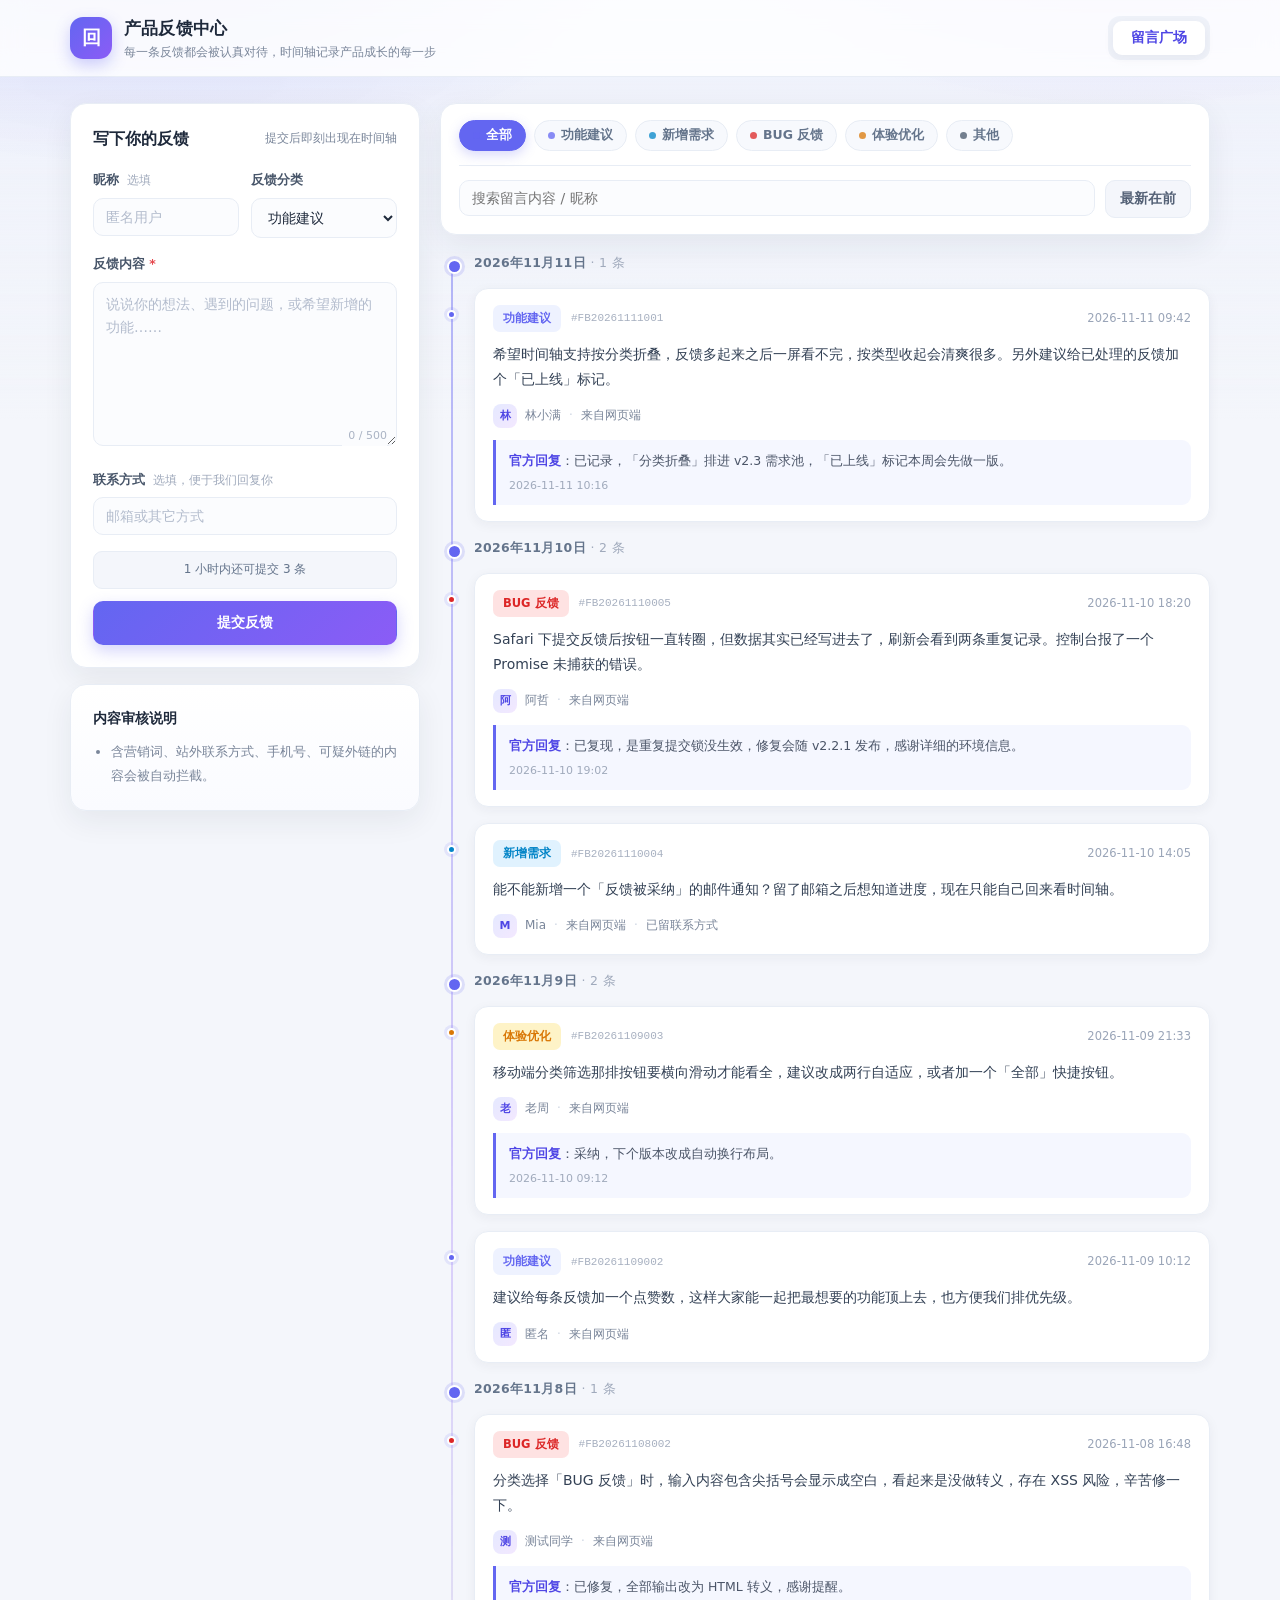
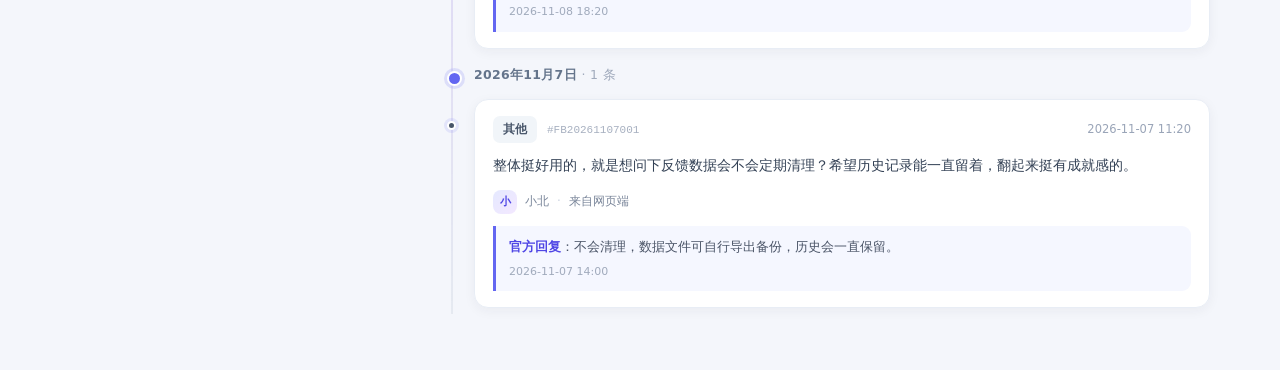
==== book/index.html @ a1da2306 "Add files via upload" ====
<!DOCTYPE html>
<html lang="zh-CN">
<head>
<meta charset="UTF-8">
<meta name="viewport" content="width=device-width, initial-scale=1.0">
<title>回声 · 产品反馈中心</title>
<link rel="stylesheet" href="style.css">
</head>
<body>
<div class="bg-decor"></div>

<header class="topbar">
  <div class="wrap topbar-inner">
    <div class="brand">
      <div class="brand-logo">回</div>
      <div class="brand-text">
        <h1 id="siteTitle">回声 · 产品反馈中心</h1>
        <p id="siteDesc">每一条反馈都会被认真对待</p>
      </div>
    </div>
    <!-- 审核后台入口默认隐藏：连续点击「留言广场」5 次进入 -->
    <nav class="tabs">
      <button class="tab active" data-view="board" id="boardTab">留言广场</button>
      <button class="tab hidden" data-view="admin">审核后台<span id="adminBadge" class="badge-dot hidden">0</span></button>
      <span class="view-hint hidden" id="viewHint">审核后台</span>
    </nav>
  </div>
</header>

<main class="wrap">
  <!-- ==================== 留言广场 ==================== -->
  <section id="viewBoard">
    <!-- 管理员登录后显示：可直接在时间轴卡片上回复 -->
    <div class="admin-mode-bar hidden" id="adminModeBar">
      <span><b>管理员模式已开启</b> · 可直接在下方时间轴的留言卡片上点击「回复此留言」进行官方回复</span>
      <button class="btn-mini" id="exitAdminMode" type="button">退出管理</button>
    </div>

    <div class="layout">
      <aside class="col-side">
        <div class="card form-card">
          <div class="card-title">
            <h2>写下你的反馈</h2>
            <span class="card-title-sub">提交后即刻出现在时间轴</span>
          </div>
          <form id="feedbackForm" autocomplete="off">
            <div class="field-row">
              <label class="field">
                <span>昵称 <i>选填</i></span>
                <input id="nickname" type="text" maxlength="20" placeholder="匿名用户">
              </label>
              <label class="field">
                <span>反馈分类</span>
                <select id="category"></select>
              </label>
            </div>
            <label class="field">
              <span>反馈内容 <b>*</b></span>
              <textarea id="content" rows="6" maxlength="500" placeholder="说说你的想法、遇到的问题，或希望新增的功能……"></textarea>
              <em class="counter"><span id="charCount">0</span> / 500</em>
            </label>
            <label class="field">
              <span>联系方式 <i>选填，便于我们回复你</i></span>
              <input id="contact" type="text" maxlength="60" placeholder="邮箱或其它方式">
            </label>
            <div id="adWarning" class="ad-warning hidden"></div>
            <div id="rateHint" class="rate-hint"></div>
            <button class="btn btn-primary btn-block" id="submitBtn" type="submit">提交反馈</button>
          </form>
        </div>

        <div class="card tip-card">
          <h3>内容审核说明</h3>
          <ul>
            <li>含营销词、站外联系方式、手机号、可疑外链的内容会被自动拦截。</li>
          </ul>
        </div>

        <div class="card hidden" id="myPendingCard">
          <h3>我提交的待审核</h3>
          <div id="myPendingList"></div>
        </div>
      </aside>

      <section class="col-main">
        <div class="card filter-card">
          <div class="chips" id="chips"></div>
          <div class="filter-tools">
            <div class="search-box">
              <input id="search" type="search" placeholder="搜索留言内容 / 昵称">
            </div>
            <button class="btn btn-ghost" id="sortBtn" type="button">最新在前</button>
          </div>
        </div>

        <div id="timeline" class="timeline"></div>
        <div id="emptyState" class="empty hidden">
          <div class="empty-icon">—</div>
          <p>这里还没有留言</p>
          <span>换个筛选条件，或成为第一个提反馈的人</span>
        </div>
      </section>
    </div>
  </section>

  <!-- ==================== 审核后台（隐藏入口） ==================== -->
  <section id="viewAdmin" class="hidden">
    <div id="loginPanel" class="card login-card">
      <div class="login-badge">后台</div>
      <h2>审核后台</h2>
      <p>被广告过滤拦截的留言需要在这里人工复核，放行后才会展示到公开时间轴。</p>
      <div class="login-row">
        <input id="adminPass" type="password" placeholder="请输入管理口令">
        <button class="btn btn-primary" id="loginBtn" type="button">进入后台</button>
      </div>
      <div><button class="btn btn-ghost login-back" id="loginBackBtn" type="button">返回留言广场</button></div>
    </div>

    <div id="adminPanel" class="hidden">
      <div class="admin-head">
        <div>
          <h2>审核工作台</h2>
          <span id="adminSummary">—</span>
        </div>
        <div class="admin-head-actions">
          <button class="btn btn-primary" id="exportBtn" type="button">导出数据</button>
          <button class="btn btn-ghost" id="resetBtn" type="button">恢复初始数据</button>
          <button class="btn btn-ghost" id="backBoardBtn" type="button">返回留言广场</button>
          <button class="btn btn-ghost" id="logoutBtn" type="button">退出登录</button>
        </div>
      </div>

      <!-- 数据展示模块：仅在后台显示 -->
      <div class="stats" id="stats"></div>

      <div class="admin-grid">
        <div class="card">
          <div class="card-title">
            <h3>待审核队列</h3>
            <span class="pill pill-warn" id="pendingCount">0 条</span>
          </div>
          <div id="pendingList" class="audit-list"></div>
        </div>

        <div class="card">
          <div class="card-title">
            <h3>已发布留言</h3>
            <span class="pill" id="publishedCount">0 条</span>
          </div>
          <div id="publishedList" class="audit-list"></div>
        </div>
      </div>

      <div class="card rules-card">
        <div class="card-title">
          <h3>广告过滤规则</h3>
          <div class="rules-head-actions">
            <button class="btn-mini" id="ruleAddBtn" type="button">+ 新增规则</button>
            <button class="btn-mini danger" id="ruleResetBtn" type="button">恢复默认规则</button>
          </div>
        </div>

        <div class="rule-threshold">
          <label for="thresholdInput">拦截阈值</label>
          <input id="thresholdInput" type="number" min="1" max="99" step="1">
          <span>分</span>
          <button class="btn-mini ok" id="thresholdSaveBtn" type="button">保存</button>
          <em>广告分达到该值即转入待审核队列</em>
        </div>

        <div class="rule-form hidden" id="ruleForm">
          <h4 id="ruleFormTitle">新增规则</h4>
          <div class="field-row">
            <label class="field">
              <span>规则名称</span>
              <input id="ruleName" type="text" maxlength="20" placeholder="例如：招聘广告">
            </label>
            <label class="field">
              <span>命中分值</span>
              <input id="ruleScore" type="number" min="1" max="10" step="1" value="2">
            </label>
          </div>
          <div class="field-row">
            <label class="field">
              <span>匹配方式</span>
              <select id="ruleMode">
                <option value="keyword">关键词</option>
                <option value="regex">正则表达式</option>
              </select>
            </label>
            <label class="field">
              <span>匹配内容</span>
              <input id="rulePattern" type="text" placeholder="多个关键词用逗号分隔">
            </label>
          </div>
          <div class="rule-test">
            <input id="ruleTestText" type="text" placeholder="输入一段文字，测试这条规则是否命中">
            <button class="btn-mini" id="ruleTestBtn" type="button">测试</button>
            <span class="rule-test-result" id="ruleTestResult"></span>
          </div>
          <div class="rule-form-actions">
            <button class="btn-mini ok" id="ruleSaveBtn" type="button">保存规则</button>
            <button class="btn-mini" id="ruleCancelBtn" type="button">取消</button>
          </div>
        </div>

        <div id="rulesList" class="rules-table"></div>
      </div>
    </div>
  </section>
</main>

<div id="toast" class="toast"></div>

<script src="data.js"></script>
<script src="app.js"></script>
</body>
</html>
---- book/style.css ----
/* ===================== 基础 ===================== */
:root{
  --bg:#f4f6fb;
  --card:#ffffff;
  --text:#1e293b;
  --muted:#7a869a;
  --line:#e8edf5;
  --primary:#6366f1;
  --primary-dark:#4f46e5;
  --violet:#8b5cf6;
  --danger:#e5484d;
  --warn:#e9830b;
  --ok:#12a594;
  --shadow:0 10px 30px rgba(30,41,59,.07);
  --shadow-sm:0 3px 12px rgba(30,41,59,.05);
}
*{box-sizing:border-box}
html,body{margin:0;padding:0}
body{
  font-family:"PingFang SC","Microsoft YaHei","Hiragino Sans GB",system-ui,-apple-system,"Segoe UI",sans-serif;
  color:var(--text);background:var(--bg);font-size:14px;line-height:1.65;min-height:100vh;
}
.bg-decor{
  position:fixed;inset:0 0 auto 0;height:420px;pointer-events:none;z-index:0;
  background:
    radial-gradient(700px 300px at 12% -10%,rgba(99,102,241,.20),transparent 70%),
    radial-gradient(620px 280px at 88% -20%,rgba(139,92,246,.18),transparent 70%),
    linear-gradient(180deg,#eef1fb 0%,rgba(244,246,251,0) 100%);
}
.wrap{max-width:1180px;margin:0 auto;padding:0 20px;position:relative;z-index:1}
.hidden{display:none !important}
button,input,select,textarea{font-family:inherit;font-size:14px;color:inherit}
button{cursor:pointer}
h1,h2,h3,p,ul{margin:0}
ul{padding-left:18px}

/* ===================== 顶栏 ===================== */
.topbar{background:rgba(255,255,255,.82);backdrop-filter:blur(12px);border-bottom:1px solid var(--line);position:sticky;top:0;z-index:20}
.topbar-inner{display:flex;align-items:center;justify-content:space-between;height:76px;gap:20px}
.brand{display:flex;align-items:center;gap:12px}
.brand-logo{
  width:42px;height:42px;border-radius:13px;display:grid;place-items:center;color:#fff;font-size:19px;font-weight:700;
  background:linear-gradient(135deg,var(--primary),var(--violet));box-shadow:0 6px 16px rgba(99,102,241,.32);
}
.brand-text h1{font-size:17px;font-weight:700;letter-spacing:.2px}
.brand-text p{font-size:12px;color:var(--muted);margin-top:1px}
.tabs{display:flex;gap:6px;background:#eff2f9;padding:5px;border-radius:12px}
.tab{
  border:0;background:transparent;padding:8px 18px;border-radius:9px;font-weight:600;color:var(--muted);
  transition:.2s;position:relative;white-space:nowrap;
}
.tab:hover{color:var(--primary)}
.tab.active{background:#fff;color:var(--primary-dark);box-shadow:var(--shadow-sm)}
/* 隐藏入口：点击「留言广场」不产生任何视觉反馈（含移动端默认点按高亮） */
.tabs{-webkit-tap-highlight-color:transparent}
#boardTab{
  -webkit-tap-highlight-color:transparent;
  -webkit-touch-callout:none;
  -webkit-user-select:none;user-select:none;
  touch-action:manipulation;
  transition:none;
  outline:none;
  cursor:default;
  background:#fff;
  color:var(--primary-dark);
  box-shadow:var(--shadow-sm);
}
#boardTab:hover,#boardTab:active,#boardTab:focus,#boardTab:focus-visible{
  -webkit-tap-highlight-color:transparent;
  background:#fff;
  color:var(--primary-dark);
  box-shadow:var(--shadow-sm);
  transform:none;
  outline:none;
}
.badge-dot{
  display:inline-grid;place-items:center;min-width:18px;height:18px;padding:0 5px;margin-left:7px;
  border-radius:9px;background:var(--danger);color:#fff;font-size:11px;font-weight:700;vertical-align:1px;
}

/* ===================== 卡片 / 按钮 ===================== */
.card{background:var(--card);border:1px solid var(--line);border-radius:16px;box-shadow:var(--shadow);padding:22px}
.card-title{display:flex;align-items:center;justify-content:space-between;gap:10px;margin-bottom:18px}
.card-title h2,.card-title h3{font-size:16px;font-weight:700}
.card-title-sub{font-size:12px;color:var(--muted);font-weight:400}
.btn{border:1px solid transparent;border-radius:10px;padding:10px 18px;font-weight:600;transition:.18s;white-space:nowrap}
.btn:hover{transform:translateY(-1px)}
.btn-primary{background:linear-gradient(135deg,var(--primary),var(--violet));color:#fff;box-shadow:0 6px 16px rgba(99,102,241,.28)}
.btn-primary:hover{box-shadow:0 8px 20px rgba(99,102,241,.38)}
.btn-ghost{background:#f4f6fb;border-color:var(--line);color:#546176}
.btn-ghost:hover{background:#eaeef7}
.btn-block{width:100%;padding:12px}
.btn-mini{padding:6px 12px;border-radius:8px;font-size:12px;font-weight:600;border:1px solid var(--line);background:#fff;color:#546176}
.btn-mini:hover{background:#f4f6fb}
.btn-mini.ok{background:#e7f8f4;border-color:#bce9df;color:#0c8b7c}
.btn-mini.warn{background:#fff4e6;border-color:#f7d9af;color:#b5650a}
.btn-mini.danger{background:#fdeeee;border-color:#f6cccc;color:#c63b40}

/* ===================== 统计 ===================== */
.stats{display:grid;grid-template-columns:repeat(4,1fr);gap:14px;margin:28px 0 22px}
.stat{
  background:#fff;border:1px solid var(--line);border-radius:15px;padding:18px 20px;box-shadow:var(--shadow-sm);
  display:flex;align-items:center;justify-content:space-between;position:relative;overflow:hidden;
}
.stat::after{content:"";position:absolute;right:-18px;top:-18px;width:70px;height:70px;border-radius:50%;background:var(--tint)}
.stat-label{font-size:12px;color:var(--muted)}
.stat-value{font-size:27px;font-weight:750;line-height:1.25;letter-spacing:-.5px}
.stat-ico{width:42px;height:42px;border-radius:12px;display:grid;place-items:center;background:var(--tint);color:var(--tone);font-size:15px;font-weight:700}

/* ===================== 布局 ===================== */
.layout{display:grid;grid-template-columns:350px minmax(0,1fr);gap:20px;align-items:start;padding-bottom:36px}
.col-side{display:flex;flex-direction:column;gap:16px;position:sticky;top:96px}
.col-main{min-width:0}

/* ===================== 表单 ===================== */
.field{display:block;margin-bottom:16px;position:relative}
.field>span{display:block;font-size:12.5px;font-weight:600;color:#475569;margin-bottom:7px}
.field>span i{font-style:normal;font-weight:400;color:#a0aabc;font-size:11.5px;margin-left:4px}
.field>span b{color:var(--danger)}
.field input,.field select,.field textarea{
  width:100%;border:1px solid var(--line);background:#fbfcfe;border-radius:10px;padding:10px 12px;outline:none;transition:.18s;
}
.field textarea{resize:vertical;min-height:110px;line-height:1.7}
.field input:focus,.field select:focus,.field textarea:focus{border-color:var(--primary);background:#fff;box-shadow:0 0 0 3px rgba(99,102,241,.12)}
.field input::placeholder,.field textarea::placeholder{color:#b3bccd}
.field-row{display:grid;grid-template-columns:1fr 1fr;gap:12px}
.counter{position:absolute;right:10px;bottom:8px;font-style:normal;font-size:11px;color:#aab3c4;background:#fbfcfe;padding-left:6px}
.ad-warning{
  background:#fff8e9;border:1px solid #f5dcae;color:#9a5f08;border-radius:10px;padding:11px 13px;
  font-size:12.5px;line-height:1.7;margin-bottom:14px;
}
.ad-warning b{color:#b5650a}
.tip-card{background:linear-gradient(180deg,#fff,#fafbff)}
.tip-card h3{font-size:14px;font-weight:700;margin-bottom:10px}
.tip-card ul{color:var(--muted);font-size:12.5px;line-height:1.9}
.tip-card b{color:var(--primary-dark)}
.my-item{border-left:3px solid var(--warn);background:#fffaef;border-radius:8px;padding:10px 12px;margin-bottom:10px;font-size:12.5px}
.my-item p{color:#475569;margin:4px 0;word-break:break-word}
.my-item .st{font-size:11.5px;font-weight:700;color:var(--warn)}
.my-item .st.rejected{color:var(--danger)}

/* ===================== 筛选 ===================== */
.filter-card{padding:16px 18px;margin-bottom:18px}
.chips{display:flex;flex-wrap:wrap;gap:8px}
.chip{
  border:1px solid var(--line);background:#f7f9fd;border-radius:20px;padding:6px 13px;font-size:12.5px;
  font-weight:600;color:#64748b;transition:.18s;display:inline-flex;align-items:center;gap:6px;
}
.chip:hover{background:#eef1fb}
.chip.active{background:var(--primary);border-color:var(--primary);color:#fff;box-shadow:0 4px 12px rgba(99,102,241,.25)}
.chip .cdot{width:7px;height:7px;border-radius:50%;background:currentColor;opacity:.75}
.filter-tools{display:flex;gap:10px;margin-top:14px;padding-top:14px;border-top:1px solid var(--line)}
.search-box{flex:1;position:relative}
.search-box input{width:100%;border:1px solid var(--line);background:#fbfcfe;border-radius:10px;padding:9px 12px;outline:none}
.search-box input:focus{border-color:var(--primary);background:#fff;box-shadow:0 0 0 3px rgba(99,102,241,.1)}
#sortBtn{padding:9px 14px}

/* ===================== 时间轴 ===================== */
.timeline{position:relative;padding-left:34px;padding-bottom:10px}
.timeline::before{
  content:"";position:absolute;left:11px;top:10px;bottom:20px;width:2px;
  background:linear-gradient(180deg,rgba(99,102,241,.45),rgba(139,92,246,.25) 60%,rgba(148,163,184,.15));
}
.tl-date{position:relative;margin:6px 0 14px;font-size:12.5px;font-weight:700;color:#64748b;letter-spacing:.3px}
.tl-date::before{
  content:"";position:absolute;left:-27px;top:6px;width:11px;height:11px;border-radius:50%;
  background:var(--primary);border:2px solid #fff;box-shadow:0 0 0 3px rgba(99,102,241,.16);
}
.tl-item{position:relative;margin-bottom:16px}
.tl-dot{
  position:absolute;left:-27px;top:22px;width:9px;height:9px;border-radius:50%;background:var(--dot,#6366f1);
  border:2px solid #fff;box-shadow:0 0 0 3px rgba(99,102,241,.12);
}
.tl-card{background:#fff;border:1px solid var(--line);border-radius:14px;padding:16px 18px;box-shadow:var(--shadow-sm);transition:.2s}
.tl-card:hover{box-shadow:var(--shadow);transform:translateY(-1px);border-color:#dbe2f2}
.tl-head{display:flex;align-items:center;gap:10px;flex-wrap:wrap;margin-bottom:10px}
.cat-chip{font-size:11.5px;font-weight:700;padding:4px 10px;border-radius:7px;color:var(--cc);background:var(--cbg)}
.tl-id{font-size:11px;color:#a7b0c0;font-family:ui-monospace,SFMono-Regular,Menlo,monospace}
.tl-time{margin-left:auto;font-size:11.5px;color:#9aa5b8}
.tl-content{font-size:14px;line-height:1.8;color:#334155;white-space:pre-wrap;word-break:break-word}
.tl-foot{display:flex;align-items:center;gap:8px;margin-top:12px;font-size:12px;color:var(--muted)}
.avatar{width:24px;height:24px;border-radius:8px;background:linear-gradient(135deg,#e5e9ff,#f3e8ff);color:var(--primary-dark);display:grid;place-items:center;font-size:11px;font-weight:700}
.tl-foot .sep{color:#cbd3e1}
.tl-reply{
  margin-top:12px;background:#f5f7ff;border-left:3px solid var(--primary);border-radius:0 9px 9px 0;
  padding:10px 13px;font-size:12.5px;color:#4b5568;line-height:1.75;
}
.tl-reply b{color:var(--primary-dark)}
.tl-reply time{display:block;font-size:11px;color:#a0aabc;margin-top:4px}
.empty{text-align:center;padding:70px 20px;color:var(--muted)}
.empty-icon{font-size:30px;color:#c9d2e3;margin-bottom:8px}
.empty p{font-size:15px;font-weight:600;color:#64748b}
.empty span{font-size:12.5px}

/* ===================== 后台 ===================== */
.login-card{max-width:520px;margin:46px auto;text-align:center;padding:38px}
.login-badge{
  width:52px;height:52px;border-radius:15px;margin:0 auto 16px;display:grid;place-items:center;color:#fff;font-weight:700;
  background:linear-gradient(135deg,var(--primary),var(--violet));box-shadow:0 8px 20px rgba(99,102,241,.3);
}
.login-card h2{font-size:21px;margin-bottom:8px}
.login-card p{font-size:13px;color:var(--muted);line-height:1.8;margin-bottom:22px}
.login-row{display:flex;gap:10px;justify-content:center}
.login-row input{border:1px solid var(--line);background:#fbfcfe;border-radius:10px;padding:10px 14px;outline:none;width:210px}
.login-row input:focus{border-color:var(--primary);box-shadow:0 0 0 3px rgba(99,102,241,.12)}
.admin-head{display:flex;align-items:flex-end;justify-content:space-between;gap:16px;margin:30px 0 20px;flex-wrap:wrap}
.admin-head h2{font-size:21px}
.admin-head span{font-size:12.5px;color:var(--muted)}
.admin-head-actions{display:flex;gap:8px;flex-wrap:wrap}
.admin-grid{display:grid;grid-template-columns:1fr 1fr;gap:18px;align-items:start}
.pill{font-size:11.5px;font-weight:700;background:#eef1fb;color:var(--primary-dark);padding:4px 10px;border-radius:20px}
.pill-warn{background:#fff2df;color:#b5650a}
.audit-list{display:flex;flex-direction:column;gap:12px;max-height:620px;overflow-y:auto;padding-right:4px}
.audit-list::-webkit-scrollbar{width:6px}
.audit-list::-webkit-scrollbar-thumb{background:#dbe2f0;border-radius:6px}
.audit-item{border:1px solid var(--line);border-radius:12px;padding:13px 14px;background:#fcfdff}
.audit-item.pending{border-color:#f2dcb4;background:#fffcf5}
.audit-top{display:flex;align-items:center;gap:8px;flex-wrap:wrap;margin-bottom:8px}
.audit-top .t{font-size:11.5px;color:#9aa5b8;margin-left:auto}
.score{font-size:11px;font-weight:700;color:#b5650a;background:#fff0d5;border-radius:6px;padding:3px 8px}
.audit-item p{font-size:13px;line-height:1.75;color:#334155;white-space:pre-wrap;word-break:break-word;margin-bottom:8px}
.audit-meta{font-size:11.5px;color:var(--muted);margin-bottom:9px}
.audit-reasons{font-size:11.5px;color:#b5650a;background:#fff6e6;border-radius:8px;padding:7px 10px;margin-bottom:10px;line-height:1.6}
.audit-actions{display:flex;gap:7px;flex-wrap:wrap}
.reply-editor{margin-top:10px}
.reply-editor textarea{width:100%;border:1px solid var(--line);border-radius:9px;padding:9px 11px;resize:vertical;min-height:62px;outline:none;background:#fff}
.reply-editor textarea:focus{border-color:var(--primary)}
.reply-editor .btn-mini{margin-top:7px}
.reply-note{font-size:11.5px;color:var(--ok);margin-top:7px;line-height:1.6}
.rules-card{margin-top:18px;margin-bottom:36px}
.rules-table{display:grid;grid-template-columns:repeat(auto-fill,minmax(230px,1fr));gap:10px}
.rule-item{border:1px solid var(--line);border-radius:10px;padding:11px 13px;background:#fbfcfe}
.rule-item .rn{font-size:13px;font-weight:700}
.rule-item .rs{float:right;font-size:11px;font-weight:700;color:var(--primary-dark);background:#eef1ff;border-radius:6px;padding:2px 8px}
.rule-item code{display:block;margin-top:6px;font-size:11px;color:#94a0b4;line-height:1.5;white-space:nowrap;overflow:hidden;text-overflow:ellipsis}
.list-empty{font-size:12.5px;color:#a0aabc;text-align:center;padding:28px 0}

/* ===================== Toast ===================== */
.toast{
  position:fixed;left:50%;bottom:34px;transform:translate(-50%,18px);opacity:0;pointer-events:none;z-index:99;
  background:#26314a;color:#fff;padding:11px 20px;border-radius:11px;font-size:13px;box-shadow:0 12px 30px rgba(20,28,45,.25);
  transition:.25s;max-width:min(90vw,520px);text-align:center;
}
.toast.show{opacity:1;transform:translate(-50%,0)}
.toast.ok{background:#0f8f7f}
.toast.warn{background:#b9710a}
.toast.err{background:#c93d42}

/* ===================== 隐藏入口 / 管理员模式 ===================== */
#viewBoard{padding-top:26px}
#adminPanel .stats{grid-template-columns:repeat(2,1fr);margin:0 0 20px}
.view-hint{
  align-self:center;background:linear-gradient(135deg,#eef2ff,#f5edff);color:var(--primary-dark);
  font-size:12px;font-weight:700;padding:6px 14px;border-radius:9px;border:1px solid #e0e3ff;white-space:nowrap;
}
.admin-mode-bar{
  display:flex;align-items:center;justify-content:space-between;gap:12px;flex-wrap:wrap;
  background:linear-gradient(100deg,#eef2ff,#f7f0ff);border:1px solid #dfe3ff;color:#4b4a86;
  border-radius:13px;padding:12px 16px;margin:0 0 18px;font-size:13px;
}
.admin-mode-bar b{color:var(--primary-dark)}
.login-back{margin-top:18px}
.tl-admin{display:flex;gap:7px;flex-wrap:wrap;margin-top:12px;padding-top:11px;border-top:1px dashed var(--line)}
.tl-card .reply-editor{margin-top:10px}

/* ===================== 提交频率提示 ===================== */
.rate-hint{
  font-size:12px;color:#64748b;background:#f4f6fb;border:1px solid var(--line);
  border-radius:9px;padding:8px 12px;margin-bottom:12px;text-align:center;
}
.rate-hint.limited{background:#fff4e6;border-color:#f7d9af;color:#b5650a;font-weight:600}
#submitBtn:disabled{opacity:.5;filter:grayscale(.35);cursor:not-allowed;box-shadow:none;transform:none}

/* ===================== 规则管理 ===================== */
.rules-head-actions{display:flex;gap:7px;flex-wrap:wrap}
.rule-threshold{
  display:flex;align-items:center;gap:8px;flex-wrap:wrap;background:#f7f9fd;border:1px solid var(--line);
  border-radius:10px;padding:11px 13px;margin-bottom:16px;font-size:12.5px;
}
.rule-threshold label{font-weight:700;color:#475569}
.rule-threshold input{width:64px;border:1px solid var(--line);background:#fff;border-radius:8px;padding:6px 8px;text-align:center;outline:none}
.rule-threshold input:focus{border-color:var(--primary)}
.rule-threshold em{font-style:normal;color:var(--muted);font-size:11.5px;margin-left:auto}
.rule-form{border:1px dashed #cfd8ee;background:#fbfcff;border-radius:12px;padding:16px;margin-bottom:16px}
.rule-form h4{font-size:13.5px;font-weight:700;margin:0 0 12px;color:var(--primary-dark)}
.rule-form .field{margin-bottom:12px}
.rule-test{display:flex;align-items:center;gap:8px;flex-wrap:wrap;margin:12px 0}
.rule-test input{flex:1;min-width:180px;border:1px solid var(--line);background:#fff;border-radius:9px;padding:8px 11px;outline:none}
.rule-test input:focus{border-color:var(--primary)}
.rule-test-result{font-size:12px;font-weight:600}
.rule-test-result.hit{color:var(--ok)}
.rule-test-result.miss{color:var(--muted)}
.rule-test-result.bad{color:var(--danger)}
.rule-form-actions{display:flex;gap:8px}
.rule-actions{display:flex;gap:6px;margin-top:9px}
.rule-item.editing{border-color:var(--primary);background:#f5f6ff}
.rules-empty{grid-column:1/-1;text-align:center;color:var(--muted);font-size:12.5px;padding:22px 0}

/* ===================== 响应式 ===================== */
@media(max-width:960px){
  .layout{grid-template-columns:1fr}
  .col-side{position:static}
  .admin-grid{grid-template-columns:1fr}
  .stats{grid-template-columns:repeat(2,1fr)}
}
@media(max-width:600px){
  .wrap{padding:0 14px}
  .topbar-inner{height:auto;padding-top:12px;padding-bottom:12px;flex-direction:column;align-items:stretch;gap:12px}
  .brand-text h1{font-size:15px}
  .tabs{justify-content:center}
  .tab{flex:1;padding:8px 10px}
  .stats{gap:10px;margin:18px 0 16px}
  .stat{padding:14px}
  .stat-value{font-size:22px}
  .card{padding:17px}
  .field-row{grid-template-columns:1fr;gap:0}
  .admin-head{align-items:flex-start}
  .rule-threshold em{margin-left:0;width:100%}
  .rule-test input{min-width:100%}
  .timeline{padding-left:26px}
  .timeline::before{left:8px}
  .tl-date::before,.tl-dot{left:-22px}
}
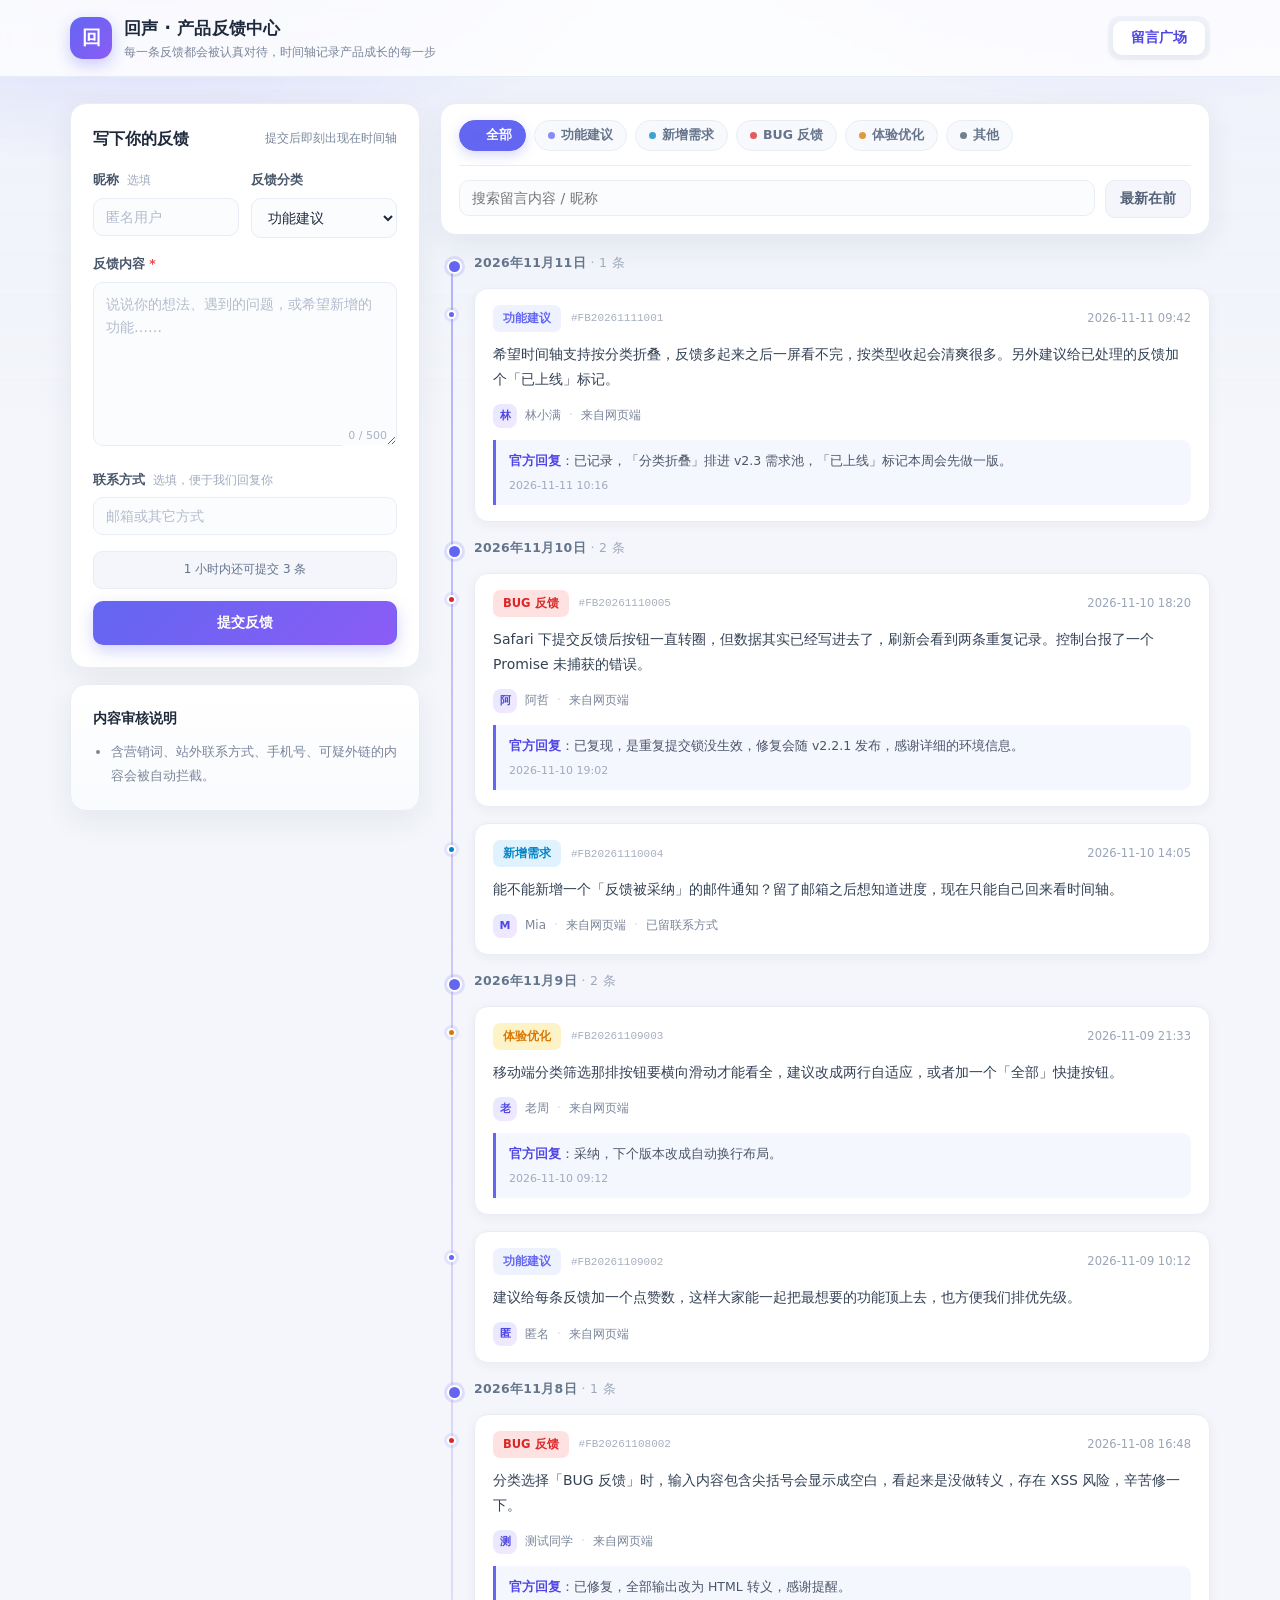
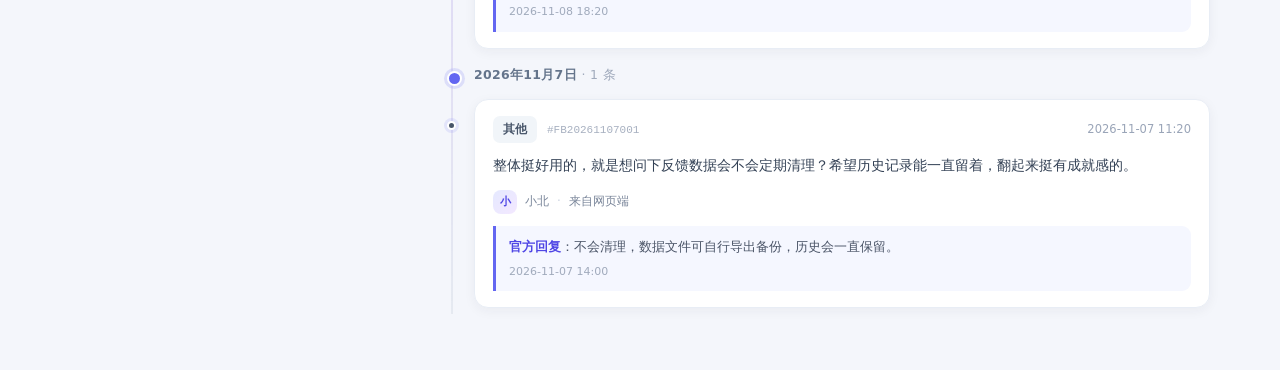
==== commit 24c3b612: "Add files via upload" ====
--- a/book/index.html
+++ b/book/index.html
@@ -206,6 +206,24 @@
 
         <div id="rulesList" class="rules-table"></div>
       </div>
+
+      <div class="card security-card">
+        <div class="card-title">
+          <h3>安全设置</h3>
+          <button class="btn-mini" id="pwdToggleBtn" type="button">修改管理口令</button>
+        </div>
+        <div class="pwd-form hidden" id="pwdForm">
+          <div class="field-row">
+            <label class="field"><span>当前口令</span><input id="oldPass" type="password" autocomplete="new-password"></label>
+            <label class="field"><span>新口令 <i>至少 6 位</i></span><input id="newPass" type="password" autocomplete="new-password"></label>
+          </div>
+          <label class="field"><span>确认新口令</span><input id="newPass2" type="password" autocomplete="new-password"></label>
+          <div class="pwd-form-actions">
+            <button class="btn-mini ok" id="pwdSaveBtn" type="button">保存新口令</button>
+            <button class="btn-mini" id="pwdCancelBtn" type="button">取消</button>
+          </div>
+        </div>
+      </div>
     </div>
   </section>
 </main>
--- a/book/style.css
+++ b/book/style.css
@@ -296,6 +296,13 @@
 .rule-item.editing{border-color:var(--primary);background:#f5f6ff}
 .rules-empty{grid-column:1/-1;text-align:center;color:var(--muted);font-size:12.5px;padding:22px 0}
 
+/* ===================== 安全设置 ===================== */
+.rules-card{margin-bottom:18px}
+.security-card{margin:0 0 36px}
+.pwd-form{border:1px dashed #cfd8ee;background:#fbfcff;border-radius:12px;padding:16px}
+.pwd-form .field{margin-bottom:12px}
+.pwd-form-actions{display:flex;gap:8px}
+
 /* ===================== 响应式 ===================== */
 @media(max-width:960px){
   .layout{grid-template-columns:1fr}
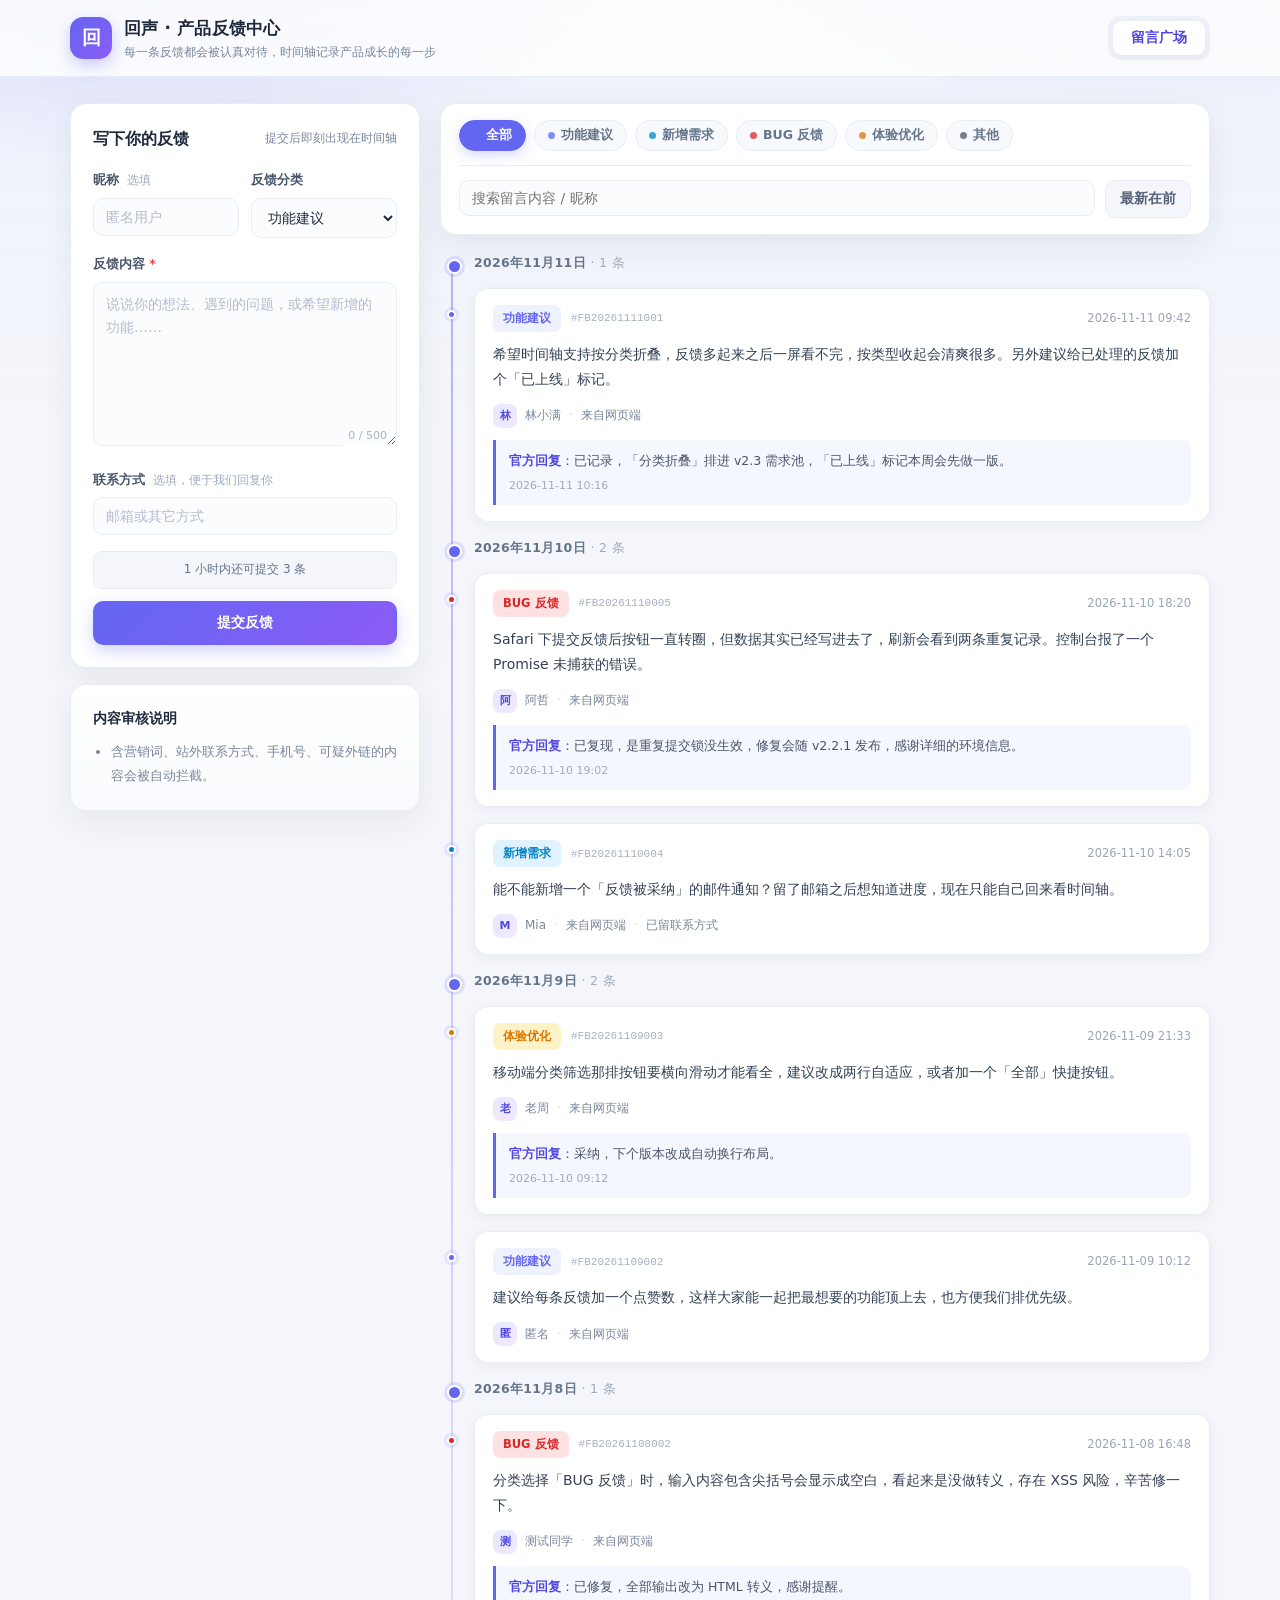
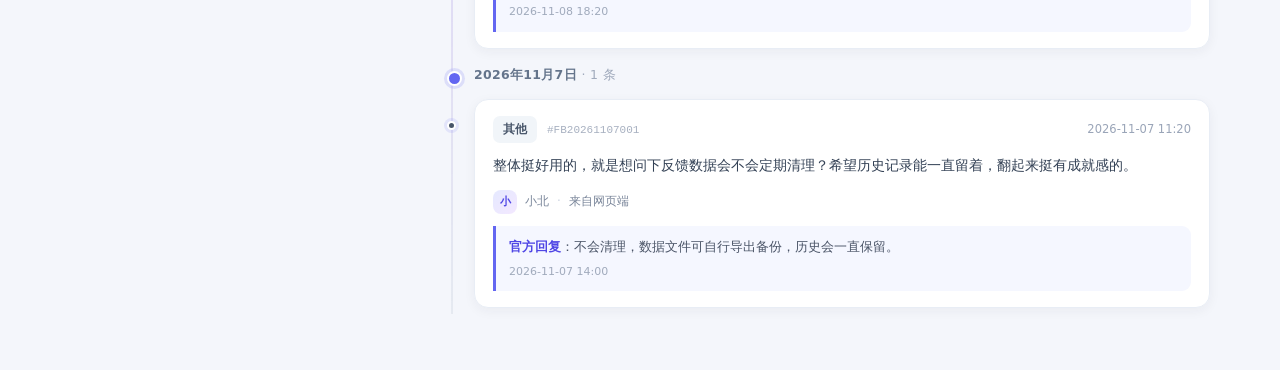
==== commit b61df083: "Add files via upload" ====
--- a/book/index.html
+++ b/book/index.html
@@ -124,9 +124,22 @@
         </div>
         <div class="admin-head-actions">
           <button class="btn btn-primary" id="exportBtn" type="button">导出数据</button>
-          <button class="btn btn-ghost" id="resetBtn" type="button">恢复初始数据</button>
+          <button class="btn btn-ghost btn-init" id="initBtn" type="button">初始化数据</button>
           <button class="btn btn-ghost" id="backBoardBtn" type="button">返回留言广场</button>
           <button class="btn btn-ghost" id="logoutBtn" type="button">退出登录</button>
+        </div>
+      </div>
+
+      <!-- 初始化数据：需管理员口令二次验证，确认后清空全部留言 -->
+      <div class="card init-panel hidden" id="initPanel">
+        <div class="init-panel-head">
+          <h3>初始化数据</h3>
+          <button class="btn-mini" id="initCancelBtn" type="button">取消</button>
+        </div>
+        <p class="init-warn"><b>危险操作：</b>将永久清空全部留言数据（含已发布、待审核、已拒绝的所有留言及官方回复），操作不可撤销。<span id="initCount"></span></p>
+        <div class="init-form">
+          <input id="initPass" type="password" autocomplete="new-password" placeholder="请输入管理员口令">
+          <button class="btn btn-danger" id="initConfirmBtn" type="button">确认初始化</button>
         </div>
       </div>
 
--- a/book/style.css
+++ b/book/style.css
@@ -303,6 +303,24 @@
 .pwd-form .field{margin-bottom:12px}
 .pwd-form-actions{display:flex;gap:8px}
 
+/* ===================== 初始化数据（危险操作） ===================== */
+.btn-init{color:#c63b40;border-color:#f6cccc}
+.btn-init:hover{background:#fdeeee}
+.btn-danger{background:var(--danger);color:#fff;box-shadow:0 6px 16px rgba(229,72,77,.28)}
+.btn-danger:hover{box-shadow:0 8px 20px rgba(229,72,77,.4)}
+.init-panel{margin:0 0 18px;border-color:#f6cccc;background:linear-gradient(180deg,#fff,#fffafa)}
+.init-panel-head{display:flex;align-items:center;justify-content:space-between;gap:12px;margin-bottom:12px}
+.init-panel-head h3{font-size:16px;font-weight:700;color:#c63b40}
+.init-warn{
+  font-size:12.5px;line-height:1.8;color:#8a4144;background:#fff4f4;border:1px solid #f6d9d9;
+  border-radius:10px;padding:11px 13px;margin-bottom:14px;
+}
+.init-warn b{color:#c63b40}
+.init-warn span{color:#a06a6c}
+.init-form{display:flex;gap:10px;flex-wrap:wrap}
+.init-form input{flex:1;min-width:200px;border:1px solid var(--line);background:#fff;border-radius:10px;padding:10px 14px;outline:none}
+.init-form input:focus{border-color:var(--danger);box-shadow:0 0 0 3px rgba(229,72,77,.12)}
+
 /* ===================== 响应式 ===================== */
 @media(max-width:960px){
   .layout{grid-template-columns:1fr}
@@ -324,6 +342,9 @@
   .admin-head{align-items:flex-start}
   .rule-threshold em{margin-left:0;width:100%}
   .rule-test input{min-width:100%}
+  .init-form input{min-width:100%;width:100%}
+  .init-form .btn{width:100%}
+  .admin-head-actions .btn{flex:1 1 45%}
   .timeline{padding-left:26px}
   .timeline::before{left:8px}
   .tl-date::before,.tl-dot{left:-22px}
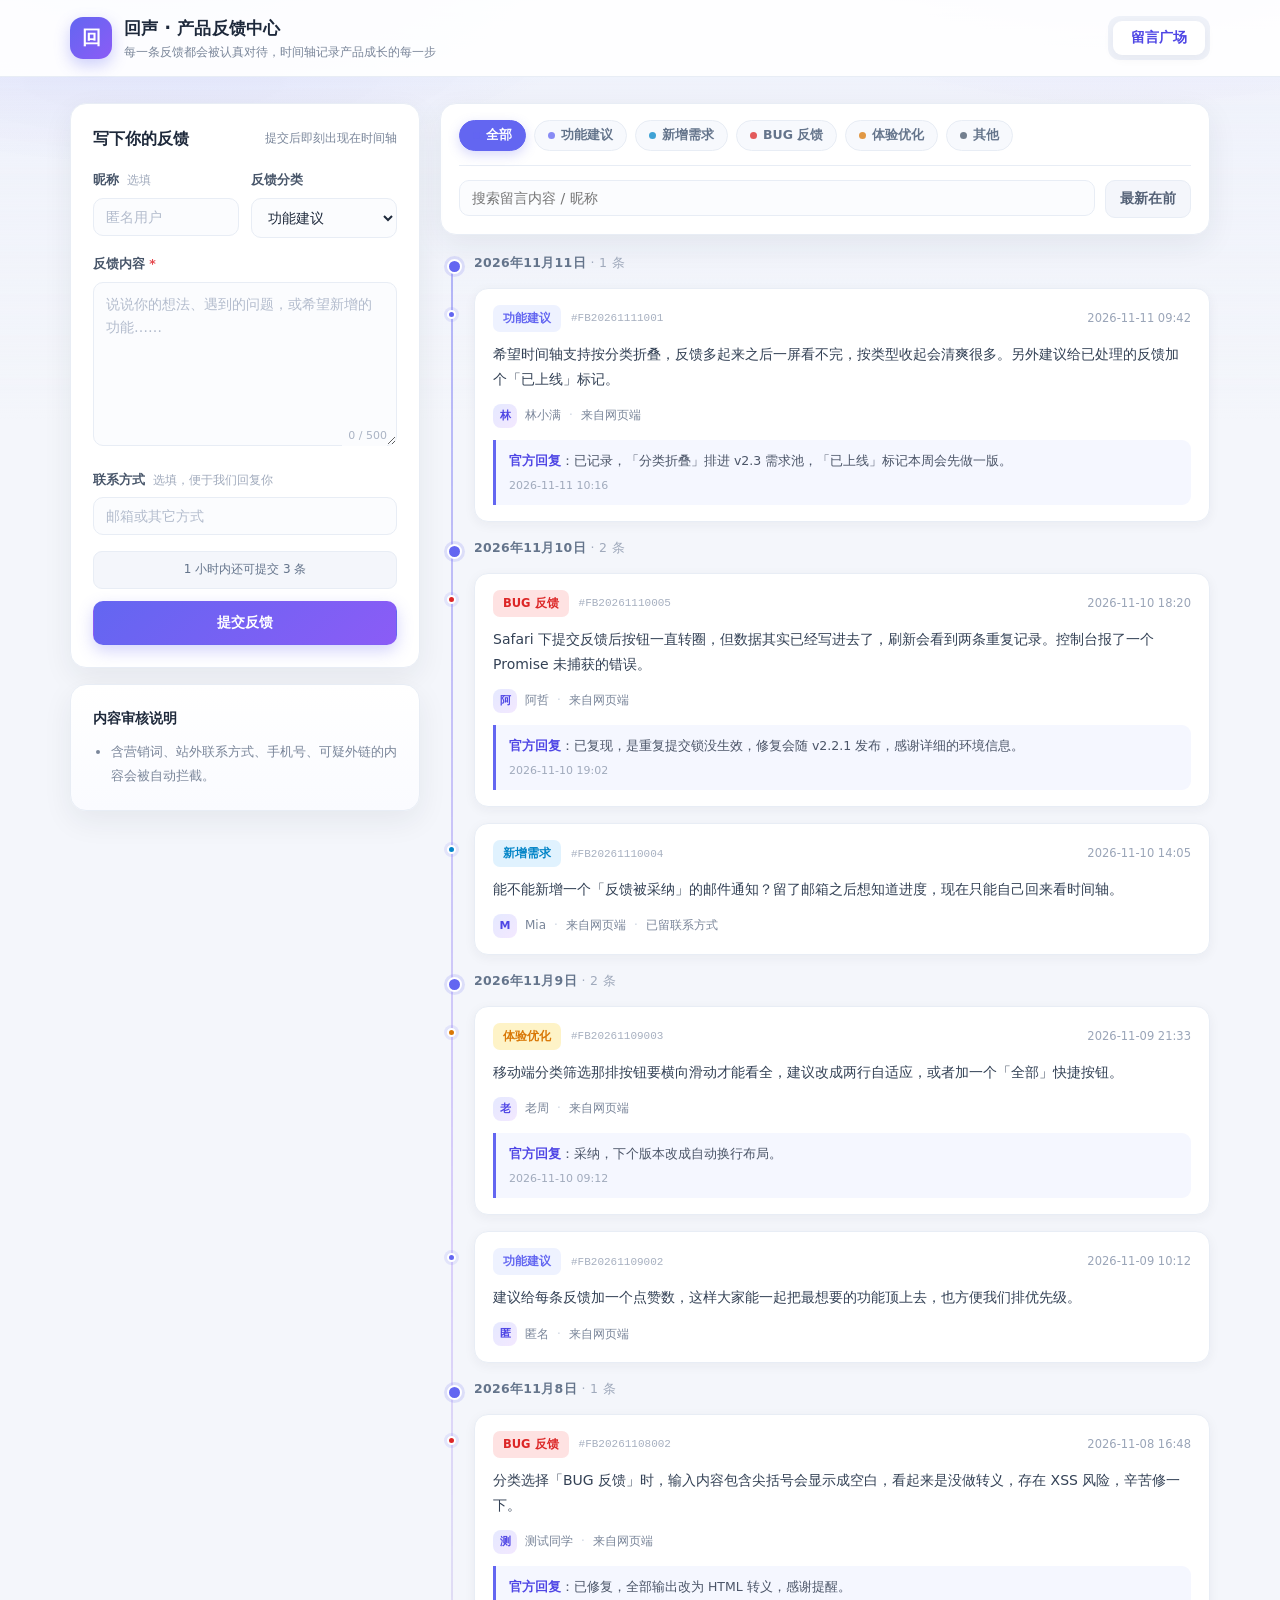
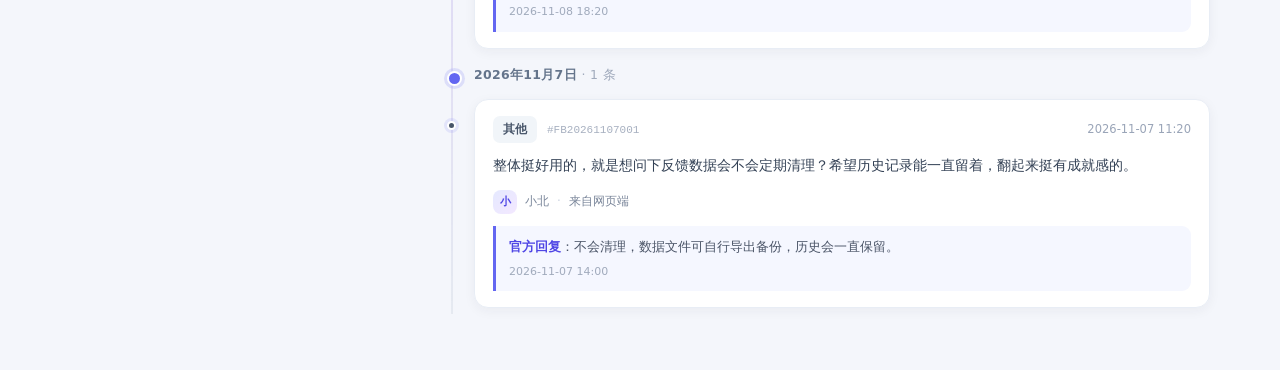
==== commit 29ff1ae1: "Add files via upload" ====
--- a/book/index.html
+++ b/book/index.html
@@ -4,7 +4,371 @@
 <meta charset="UTF-8">
 <meta name="viewport" content="width=device-width, initial-scale=1.0">
 <title>回声 · 产品反馈中心</title>
-<link rel="stylesheet" href="style.css">
+<!-- 样式唯一来源：下面这段内联样式块，页面不引用任何外部 CSS 文件。
+     首屏零外部样式依赖，彻底消除样式迟到导致的无样式堆叠 /
+     隐藏面板闪现 / 布局跳动 / 骨架到精致的二次跳变。
+     修改样式时直接编辑本块即可，无需同步其它文件。 -->
+<style>
+/* ===================== 基础 ===================== */
+:root{
+  --bg:#f4f6fb;
+  --card:#ffffff;
+  --text:#1e293b;
+  --muted:#7a869a;
+  --line:#e8edf5;
+  --primary:#6366f1;
+  --primary-dark:#4f46e5;
+  --violet:#8b5cf6;
+  --danger:#e5484d;
+  --warn:#e9830b;
+  --ok:#12a594;
+  --shadow:0 10px 30px rgba(30,41,59,.07);
+  --shadow-sm:0 3px 12px rgba(30,41,59,.05);
+}
+*{box-sizing:border-box}
+html,body{margin:0;padding:0}
+body{
+  font-family:"PingFang SC","Microsoft YaHei","Hiragino Sans GB",system-ui,-apple-system,"Segoe UI",sans-serif;
+  color:var(--text);background:var(--bg);font-size:14px;line-height:1.65;min-height:100vh;
+}
+.bg-decor{
+  position:fixed;inset:0 0 auto 0;height:420px;pointer-events:none;z-index:0;
+  background:
+    radial-gradient(700px 300px at 12% -10%,rgba(99,102,241,.20),transparent 70%),
+    radial-gradient(620px 280px at 88% -20%,rgba(139,92,246,.18),transparent 70%),
+    linear-gradient(180deg,#eef1fb 0%,rgba(244,246,251,0) 100%);
+}
+.wrap{max-width:1180px;margin:0 auto;padding:0 20px;position:relative;z-index:1}
+.hidden{display:none !important}
+button,input,select,textarea{font-family:inherit;font-size:14px;color:inherit}
+button{cursor:pointer}
+h1,h2,h3,p,ul{margin:0}
+ul{padding-left:18px}
+
+/* ===================== 顶栏 ===================== */
+.topbar{background:rgba(255,255,255,.92);border-bottom:1px solid var(--line);position:sticky;top:0;z-index:20}
+.topbar-inner{display:flex;align-items:center;justify-content:space-between;height:76px;gap:20px}
+.brand{display:flex;align-items:center;gap:12px}
+.brand-logo{
+  width:42px;height:42px;border-radius:13px;display:grid;place-items:center;color:#fff;font-size:19px;font-weight:700;
+  background:linear-gradient(135deg,var(--primary),var(--violet));box-shadow:0 6px 16px rgba(99,102,241,.32);
+}
+.brand-text h1{font-size:17px;font-weight:700;letter-spacing:.2px}
+.brand-text p{font-size:12px;color:var(--muted);margin-top:1px}
+.tabs{display:flex;gap:6px;background:#eff2f9;padding:5px;border-radius:12px}
+.tab{
+  border:0;background:transparent;padding:8px 18px;border-radius:9px;font-weight:600;color:var(--muted);
+  transition:color .2s,background-color .2s,box-shadow .2s;position:relative;white-space:nowrap;
+}
+.tab:hover{color:var(--primary)}
+.tab.active{background:#fff;color:var(--primary-dark);box-shadow:var(--shadow-sm)}
+/* 隐藏入口：点击「留言广场」不产生任何视觉反馈（含移动端默认点按高亮） */
+.tabs{-webkit-tap-highlight-color:transparent}
+#boardTab{
+  -webkit-tap-highlight-color:transparent;
+  -webkit-touch-callout:none;
+  -webkit-user-select:none;user-select:none;
+  touch-action:manipulation;
+  transition:none;
+  outline:none;
+  cursor:default;
+  background:#fff;
+  color:var(--primary-dark);
+  box-shadow:var(--shadow-sm);
+}
+#boardTab:hover,#boardTab:active,#boardTab:focus,#boardTab:focus-visible{
+  -webkit-tap-highlight-color:transparent;
+  background:#fff;
+  color:var(--primary-dark);
+  box-shadow:var(--shadow-sm);
+  transform:none;
+  outline:none;
+}
+.badge-dot{
+  display:inline-grid;place-items:center;min-width:18px;height:18px;padding:0 5px;margin-left:7px;
+  border-radius:9px;background:var(--danger);color:#fff;font-size:11px;font-weight:700;vertical-align:1px;
+}
+
+/* ===================== 卡片 / 按钮 ===================== */
+.card{background:var(--card);border:1px solid var(--line);border-radius:16px;box-shadow:var(--shadow);padding:22px}
+.card-title{display:flex;align-items:center;justify-content:space-between;gap:10px;margin-bottom:18px}
+.card-title h2,.card-title h3{font-size:16px;font-weight:700}
+.card-title-sub{font-size:12px;color:var(--muted);font-weight:400}
+.btn{border:1px solid transparent;border-radius:10px;padding:10px 18px;font-weight:600;transition:transform .18s,box-shadow .18s,background-color .18s;white-space:nowrap}
+.btn:hover{transform:translateY(-1px)}
+.btn-primary{background:linear-gradient(135deg,var(--primary),var(--violet));color:#fff;box-shadow:0 6px 16px rgba(99,102,241,.28)}
+.btn-primary:hover{box-shadow:0 8px 20px rgba(99,102,241,.38)}
+.btn-ghost{background:#f4f6fb;border-color:var(--line);color:#546176}
+.btn-ghost:hover{background:#eaeef7}
+.btn-block{width:100%;padding:12px}
+.btn-mini{padding:6px 12px;border-radius:8px;font-size:12px;font-weight:600;border:1px solid var(--line);background:#fff;color:#546176}
+.btn-mini:hover{background:#f4f6fb}
+.btn-mini.ok{background:#e7f8f4;border-color:#bce9df;color:#0c8b7c}
+.btn-mini.warn{background:#fff4e6;border-color:#f7d9af;color:#b5650a}
+.btn-mini.danger{background:#fdeeee;border-color:#f6cccc;color:#c63b40}
+
+/* ===================== 统计 ===================== */
+.stats{display:grid;grid-template-columns:repeat(4,1fr);gap:14px;margin:28px 0 22px}
+.stat{
+  background:#fff;border:1px solid var(--line);border-radius:15px;padding:18px 20px;box-shadow:var(--shadow-sm);
+  display:flex;align-items:center;justify-content:space-between;position:relative;overflow:hidden;
+}
+.stat::after{content:"";position:absolute;right:-18px;top:-18px;width:70px;height:70px;border-radius:50%;background:var(--tint)}
+.stat-label{font-size:12px;color:var(--muted)}
+.stat-value{font-size:27px;font-weight:750;line-height:1.25;letter-spacing:-.5px}
+.stat-ico{width:42px;height:42px;border-radius:12px;display:grid;place-items:center;background:var(--tint);color:var(--tone);font-size:15px;font-weight:700}
+
+/* ===================== 布局 ===================== */
+.layout{display:grid;grid-template-columns:350px minmax(0,1fr);gap:20px;align-items:start;padding-bottom:36px}
+.col-side{display:flex;flex-direction:column;gap:16px;position:sticky;top:96px}
+.col-main{min-width:0}
+
+/* ===================== 表单 ===================== */
+.field{display:block;margin-bottom:16px;position:relative}
+.field>span{display:block;font-size:12.5px;font-weight:600;color:#475569;margin-bottom:7px}
+.field>span i{font-style:normal;font-weight:400;color:#a0aabc;font-size:11.5px;margin-left:4px}
+.field>span b{color:var(--danger)}
+.field input,.field select,.field textarea{
+  width:100%;border:1px solid var(--line);background:#fbfcfe;border-radius:10px;padding:10px 12px;outline:none;transition:border-color .18s,background-color .18s,box-shadow .18s;
+}
+.field textarea{resize:vertical;min-height:110px;line-height:1.7}
+.field input:focus,.field select:focus,.field textarea:focus{border-color:var(--primary);background:#fff;box-shadow:0 0 0 3px rgba(99,102,241,.12)}
+.field input::placeholder,.field textarea::placeholder{color:#b3bccd}
+.field-row{display:grid;grid-template-columns:1fr 1fr;gap:12px}
+.counter{position:absolute;right:10px;bottom:8px;font-style:normal;font-size:11px;color:#aab3c4;background:#fbfcfe;padding-left:6px}
+.ad-warning{
+  background:#fff8e9;border:1px solid #f5dcae;color:#9a5f08;border-radius:10px;padding:11px 13px;
+  font-size:12.5px;line-height:1.7;margin-bottom:14px;
+}
+.ad-warning b{color:#b5650a}
+.tip-card{background:linear-gradient(180deg,#fff,#fafbff)}
+.tip-card h3{font-size:14px;font-weight:700;margin-bottom:10px}
+.tip-card ul{color:var(--muted);font-size:12.5px;line-height:1.9}
+.tip-card b{color:var(--primary-dark)}
+.my-item{border-left:3px solid var(--warn);background:#fffaef;border-radius:8px;padding:10px 12px;margin-bottom:10px;font-size:12.5px}
+.my-item p{color:#475569;margin:4px 0;word-break:break-word}
+.my-item .st{font-size:11.5px;font-weight:700;color:var(--warn)}
+.my-item .st.rejected{color:var(--danger)}
+
+/* ===================== 筛选 ===================== */
+.filter-card{padding:16px 18px;margin-bottom:18px}
+.chips{display:flex;flex-wrap:wrap;gap:8px}
+.chip{
+  border:1px solid var(--line);background:#f7f9fd;border-radius:20px;padding:6px 13px;font-size:12.5px;
+  font-weight:600;color:#64748b;transition:background-color .18s,color .18s,border-color .18s;display:inline-flex;align-items:center;gap:6px;
+}
+.chip:hover{background:#eef1fb}
+.chip.active{background:var(--primary);border-color:var(--primary);color:#fff;box-shadow:0 4px 12px rgba(99,102,241,.25)}
+.chip .cdot{width:7px;height:7px;border-radius:50%;background:currentColor;opacity:.75}
+.filter-tools{display:flex;gap:10px;margin-top:14px;padding-top:14px;border-top:1px solid var(--line)}
+.search-box{flex:1;position:relative}
+.search-box input{width:100%;border:1px solid var(--line);background:#fbfcfe;border-radius:10px;padding:9px 12px;outline:none}
+.search-box input:focus{border-color:var(--primary);background:#fff;box-shadow:0 0 0 3px rgba(99,102,241,.1)}
+#sortBtn{padding:9px 14px}
+
+/* ===================== 时间轴 ===================== */
+.timeline{position:relative;padding-left:34px;padding-bottom:10px}
+.timeline::before{
+  content:"";position:absolute;left:11px;top:10px;bottom:20px;width:2px;
+  background:linear-gradient(180deg,rgba(99,102,241,.45),rgba(139,92,246,.25) 60%,rgba(148,163,184,.15));
+}
+.tl-date{position:relative;margin:6px 0 14px;font-size:12.5px;font-weight:700;color:#64748b;letter-spacing:.3px}
+.tl-date::before{
+  content:"";position:absolute;left:-27px;top:6px;width:11px;height:11px;border-radius:50%;
+  background:var(--primary);border:2px solid #fff;box-shadow:0 0 0 3px rgba(99,102,241,.16);
+}
+.tl-item{position:relative;margin-bottom:16px}
+.tl-dot{
+  position:absolute;left:-27px;top:22px;width:9px;height:9px;border-radius:50%;background:var(--dot,#6366f1);
+  border:2px solid #fff;box-shadow:0 0 0 3px rgba(99,102,241,.12);
+}
+.tl-card{background:#fff;border:1px solid var(--line);border-radius:14px;padding:16px 18px;box-shadow:var(--shadow-sm);transition:box-shadow .2s,transform .2s}
+.tl-card:hover{box-shadow:var(--shadow);transform:translateY(-1px);border-color:#dbe2f2}
+.tl-head{display:flex;align-items:center;gap:10px;flex-wrap:wrap;margin-bottom:10px}
+.cat-chip{font-size:11.5px;font-weight:700;padding:4px 10px;border-radius:7px;color:var(--cc);background:var(--cbg)}
+.tl-id{font-size:11px;color:#a7b0c0;font-family:ui-monospace,SFMono-Regular,Menlo,monospace}
+.tl-time{margin-left:auto;font-size:11.5px;color:#9aa5b8}
+.tl-content{font-size:14px;line-height:1.8;color:#334155;white-space:pre-wrap;word-break:break-word}
+.tl-foot{display:flex;align-items:center;gap:8px;margin-top:12px;font-size:12px;color:var(--muted)}
+.avatar{width:24px;height:24px;border-radius:8px;background:linear-gradient(135deg,#e5e9ff,#f3e8ff);color:var(--primary-dark);display:grid;place-items:center;font-size:11px;font-weight:700}
+.tl-foot .sep{color:#cbd3e1}
+.tl-reply{
+  margin-top:12px;background:#f5f7ff;border-left:3px solid var(--primary);border-radius:0 9px 9px 0;
+  padding:10px 13px;font-size:12.5px;color:#4b5568;line-height:1.75;
+}
+.tl-reply b{color:var(--primary-dark)}
+.tl-reply time{display:block;font-size:11px;color:#a0aabc;margin-top:4px}
+.empty{text-align:center;padding:70px 20px;color:var(--muted)}
+.empty-icon{font-size:30px;color:#c9d2e3;margin-bottom:8px}
+.empty p{font-size:15px;font-weight:600;color:#64748b}
+.empty span{font-size:12.5px}
+
+/* ===================== 后台 ===================== */
+.login-card{max-width:520px;margin:46px auto;text-align:center;padding:38px}
+.login-badge{
+  width:52px;height:52px;border-radius:15px;margin:0 auto 16px;display:grid;place-items:center;color:#fff;font-weight:700;
+  background:linear-gradient(135deg,var(--primary),var(--violet));box-shadow:0 8px 20px rgba(99,102,241,.3);
+}
+.login-card h2{font-size:21px;margin-bottom:8px}
+.login-card p{font-size:13px;color:var(--muted);line-height:1.8;margin-bottom:22px}
+.login-row{display:flex;gap:10px;justify-content:center}
+.login-row input{border:1px solid var(--line);background:#fbfcfe;border-radius:10px;padding:10px 14px;outline:none;width:210px}
+.login-row input:focus{border-color:var(--primary);box-shadow:0 0 0 3px rgba(99,102,241,.12)}
+.admin-head{display:flex;align-items:flex-end;justify-content:space-between;gap:16px;margin:30px 0 20px;flex-wrap:wrap}
+.admin-head h2{font-size:21px}
+.admin-head span{font-size:12.5px;color:var(--muted)}
+.admin-head-actions{display:flex;gap:8px;flex-wrap:wrap}
+.admin-grid{display:grid;grid-template-columns:1fr 1fr;gap:18px;align-items:start}
+.pill{font-size:11.5px;font-weight:700;background:#eef1fb;color:var(--primary-dark);padding:4px 10px;border-radius:20px}
+.pill-warn{background:#fff2df;color:#b5650a}
+.audit-list{display:flex;flex-direction:column;gap:12px;max-height:620px;overflow-y:auto;padding-right:4px}
+.audit-list::-webkit-scrollbar{width:6px}
+.audit-list::-webkit-scrollbar-thumb{background:#dbe2f0;border-radius:6px}
+.audit-item{border:1px solid var(--line);border-radius:12px;padding:13px 14px;background:#fcfdff}
+.audit-item.pending{border-color:#f2dcb4;background:#fffcf5}
+.audit-top{display:flex;align-items:center;gap:8px;flex-wrap:wrap;margin-bottom:8px}
+.audit-top .t{font-size:11.5px;color:#9aa5b8;margin-left:auto}
+.score{font-size:11px;font-weight:700;color:#b5650a;background:#fff0d5;border-radius:6px;padding:3px 8px}
+.audit-item p{font-size:13px;line-height:1.75;color:#334155;white-space:pre-wrap;word-break:break-word;margin-bottom:8px}
+.audit-meta{font-size:11.5px;color:var(--muted);margin-bottom:9px}
+.audit-reasons{font-size:11.5px;color:#b5650a;background:#fff6e6;border-radius:8px;padding:7px 10px;margin-bottom:10px;line-height:1.6}
+.audit-actions{display:flex;gap:7px;flex-wrap:wrap}
+.reply-editor{margin-top:10px}
+.reply-editor textarea{width:100%;border:1px solid var(--line);border-radius:9px;padding:9px 11px;resize:vertical;min-height:62px;outline:none;background:#fff}
+.reply-editor textarea:focus{border-color:var(--primary)}
+.reply-editor .btn-mini{margin-top:7px}
+.reply-note{font-size:11.5px;color:var(--ok);margin-top:7px;line-height:1.6}
+.rules-card{margin-top:18px;margin-bottom:36px}
+.rules-table{display:grid;grid-template-columns:repeat(auto-fill,minmax(230px,1fr));gap:10px}
+.rule-item{border:1px solid var(--line);border-radius:10px;padding:11px 13px;background:#fbfcfe}
+.rule-item .rn{font-size:13px;font-weight:700}
+.rule-item .rs{float:right;font-size:11px;font-weight:700;color:var(--primary-dark);background:#eef1ff;border-radius:6px;padding:2px 8px}
+.rule-item code{display:block;margin-top:6px;font-size:11px;color:#94a0b4;line-height:1.5;white-space:nowrap;overflow:hidden;text-overflow:ellipsis}
+.list-empty{font-size:12.5px;color:#a0aabc;text-align:center;padding:28px 0}
+
+/* ===================== Toast ===================== */
+.toast{
+  position:fixed;left:50%;bottom:34px;transform:translate(-50%,18px);opacity:0;pointer-events:none;z-index:99;
+  background:#26314a;color:#fff;padding:11px 20px;border-radius:11px;font-size:13px;box-shadow:0 12px 30px rgba(20,28,45,.25);
+  transition:opacity .25s,transform .25s;max-width:min(90vw,520px);text-align:center;
+}
+.toast.show{opacity:1;transform:translate(-50%,0)}
+.toast.ok{background:#0f8f7f}
+.toast.warn{background:#b9710a}
+.toast.err{background:#c93d42}
+
+/* ===================== 隐藏入口 / 管理员模式 ===================== */
+#viewBoard{padding-top:26px}
+#adminPanel .stats{grid-template-columns:repeat(2,1fr);margin:0 0 20px}
+.view-hint{
+  align-self:center;background:linear-gradient(135deg,#eef2ff,#f5edff);color:var(--primary-dark);
+  font-size:12px;font-weight:700;padding:6px 14px;border-radius:9px;border:1px solid #e0e3ff;white-space:nowrap;
+}
+.admin-mode-bar{
+  display:flex;align-items:center;justify-content:space-between;gap:12px;flex-wrap:wrap;
+  background:linear-gradient(100deg,#eef2ff,#f7f0ff);border:1px solid #dfe3ff;color:#4b4a86;
+  border-radius:13px;padding:12px 16px;margin:0 0 18px;font-size:13px;
+}
+.admin-mode-bar b{color:var(--primary-dark)}
+.login-back{margin-top:18px}
+.tl-admin{display:flex;gap:7px;flex-wrap:wrap;margin-top:12px;padding-top:11px;border-top:1px dashed var(--line)}
+.tl-card .reply-editor{margin-top:10px}
+
+/* ===================== 提交频率提示 ===================== */
+.rate-hint{
+  font-size:12px;color:#64748b;background:#f4f6fb;border:1px solid var(--line);
+  border-radius:9px;padding:8px 12px;margin-bottom:12px;text-align:center;
+}
+.rate-hint.limited{background:#fff4e6;border-color:#f7d9af;color:#b5650a;font-weight:600}
+#submitBtn:disabled{opacity:.5;filter:grayscale(.35);cursor:not-allowed;box-shadow:none;transform:none}
+
+/* ===================== 规则管理 ===================== */
+.rules-head-actions{display:flex;gap:7px;flex-wrap:wrap}
+.rule-threshold{
+  display:flex;align-items:center;gap:8px;flex-wrap:wrap;background:#f7f9fd;border:1px solid var(--line);
+  border-radius:10px;padding:11px 13px;margin-bottom:16px;font-size:12.5px;
+}
+.rule-threshold label{font-weight:700;color:#475569}
+.rule-threshold input{width:64px;border:1px solid var(--line);background:#fff;border-radius:8px;padding:6px 8px;text-align:center;outline:none}
+.rule-threshold input:focus{border-color:var(--primary)}
+.rule-threshold em{font-style:normal;color:var(--muted);font-size:11.5px;margin-left:auto}
+.rule-form{border:1px dashed #cfd8ee;background:#fbfcff;border-radius:12px;padding:16px;margin-bottom:16px}
+.rule-form h4{font-size:13.5px;font-weight:700;margin:0 0 12px;color:var(--primary-dark)}
+.rule-form .field{margin-bottom:12px}
+.rule-test{display:flex;align-items:center;gap:8px;flex-wrap:wrap;margin:12px 0}
+.rule-test input{flex:1;min-width:180px;border:1px solid var(--line);background:#fff;border-radius:9px;padding:8px 11px;outline:none}
+.rule-test input:focus{border-color:var(--primary)}
+.rule-test-result{font-size:12px;font-weight:600}
+.rule-test-result.hit{color:var(--ok)}
+.rule-test-result.miss{color:var(--muted)}
+.rule-test-result.bad{color:var(--danger)}
+.rule-form-actions{display:flex;gap:8px}
+.rule-actions{display:flex;gap:6px;margin-top:9px}
+.rule-item.editing{border-color:var(--primary);background:#f5f6ff}
+.rules-empty{grid-column:1/-1;text-align:center;color:var(--muted);font-size:12.5px;padding:22px 0}
+
+/* ===================== 安全设置 ===================== */
+.rules-card{margin-bottom:18px}
+.security-card{margin:0 0 36px}
+.pwd-form{border:1px dashed #cfd8ee;background:#fbfcff;border-radius:12px;padding:16px}
+.pwd-form .field{margin-bottom:12px}
+.pwd-form-actions{display:flex;gap:8px}
+
+/* ===================== 初始化数据（危险操作） ===================== */
+.btn-init{color:#c63b40;border-color:#f6cccc}
+.btn-init:hover{background:#fdeeee}
+.btn-danger{background:var(--danger);color:#fff;box-shadow:0 6px 16px rgba(229,72,77,.28)}
+.btn-danger:hover{box-shadow:0 8px 20px rgba(229,72,77,.4)}
+.init-panel{margin:0 0 18px;border-color:#f6cccc;background:linear-gradient(180deg,#fff,#fffafa)}
+.init-panel-head{display:flex;align-items:center;justify-content:space-between;gap:12px;margin-bottom:12px}
+.init-panel-head h3{font-size:16px;font-weight:700;color:#c63b40}
+.init-warn{
+  font-size:12.5px;line-height:1.8;color:#8a4144;background:#fff4f4;border:1px solid #f6d9d9;
+  border-radius:10px;padding:11px 13px;margin-bottom:14px;
+}
+.init-warn b{color:#c63b40}
+.init-warn span{color:#a06a6c}
+.init-form{display:flex;gap:10px;flex-wrap:wrap}
+.init-form input{flex:1;min-width:200px;border:1px solid var(--line);background:#fff;border-radius:10px;padding:10px 14px;outline:none}
+.init-form input:focus{border-color:var(--danger);box-shadow:0 0 0 3px rgba(229,72,77,.12)}
+
+/* ===================== 响应式 ===================== */
+@media(max-width:960px){
+  .layout{grid-template-columns:1fr}
+  .col-side{position:static}
+  .admin-grid{grid-template-columns:1fr}
+  .stats{grid-template-columns:repeat(2,1fr)}
+}
+@media(max-width:600px){
+  .wrap{padding:0 14px}
+  .topbar-inner{height:auto;padding-top:12px;padding-bottom:12px;flex-direction:column;align-items:stretch;gap:12px}
+  .brand-text h1{font-size:15px}
+  .tabs{justify-content:center}
+  .tab{flex:1;padding:8px 10px}
+  .stats{gap:10px;margin:18px 0 16px}
+  .stat{padding:14px}
+  .stat-value{font-size:22px}
+  .card{padding:17px}
+  .field-row{grid-template-columns:1fr;gap:0}
+  .admin-head{align-items:flex-start}
+  .rule-threshold em{margin-left:0;width:100%}
+  .rule-test input{min-width:100%}
+  .init-form input{min-width:100%;width:100%}
+  .init-form .btn{width:100%}
+  .admin-head-actions .btn{flex:1 1 45%}
+  .timeline{padding-left:26px}
+  .timeline::before{left:8px}
+  .tl-date::before,.tl-dot{left:-22px}
+}
+
+/* 尊重系统「减少动态效果」设置，进一步消除动画带来的延迟感 */
+@media(prefers-reduced-motion:reduce){
+  *,*::before,*::after{transition-duration:.01ms !important;animation-duration:.01ms !important;scroll-behavior:auto !important}
+}
+</style>
+<!-- 样式已全部内联，页面不再发起任何 CSS 请求；仅提前发起数据与逻辑脚本 -->
+<link rel="preload" href="data.js" as="script">
+<link rel="preload" href="app.js" as="script">
 </head>
 <body>
 <div class="bg-decor"></div>
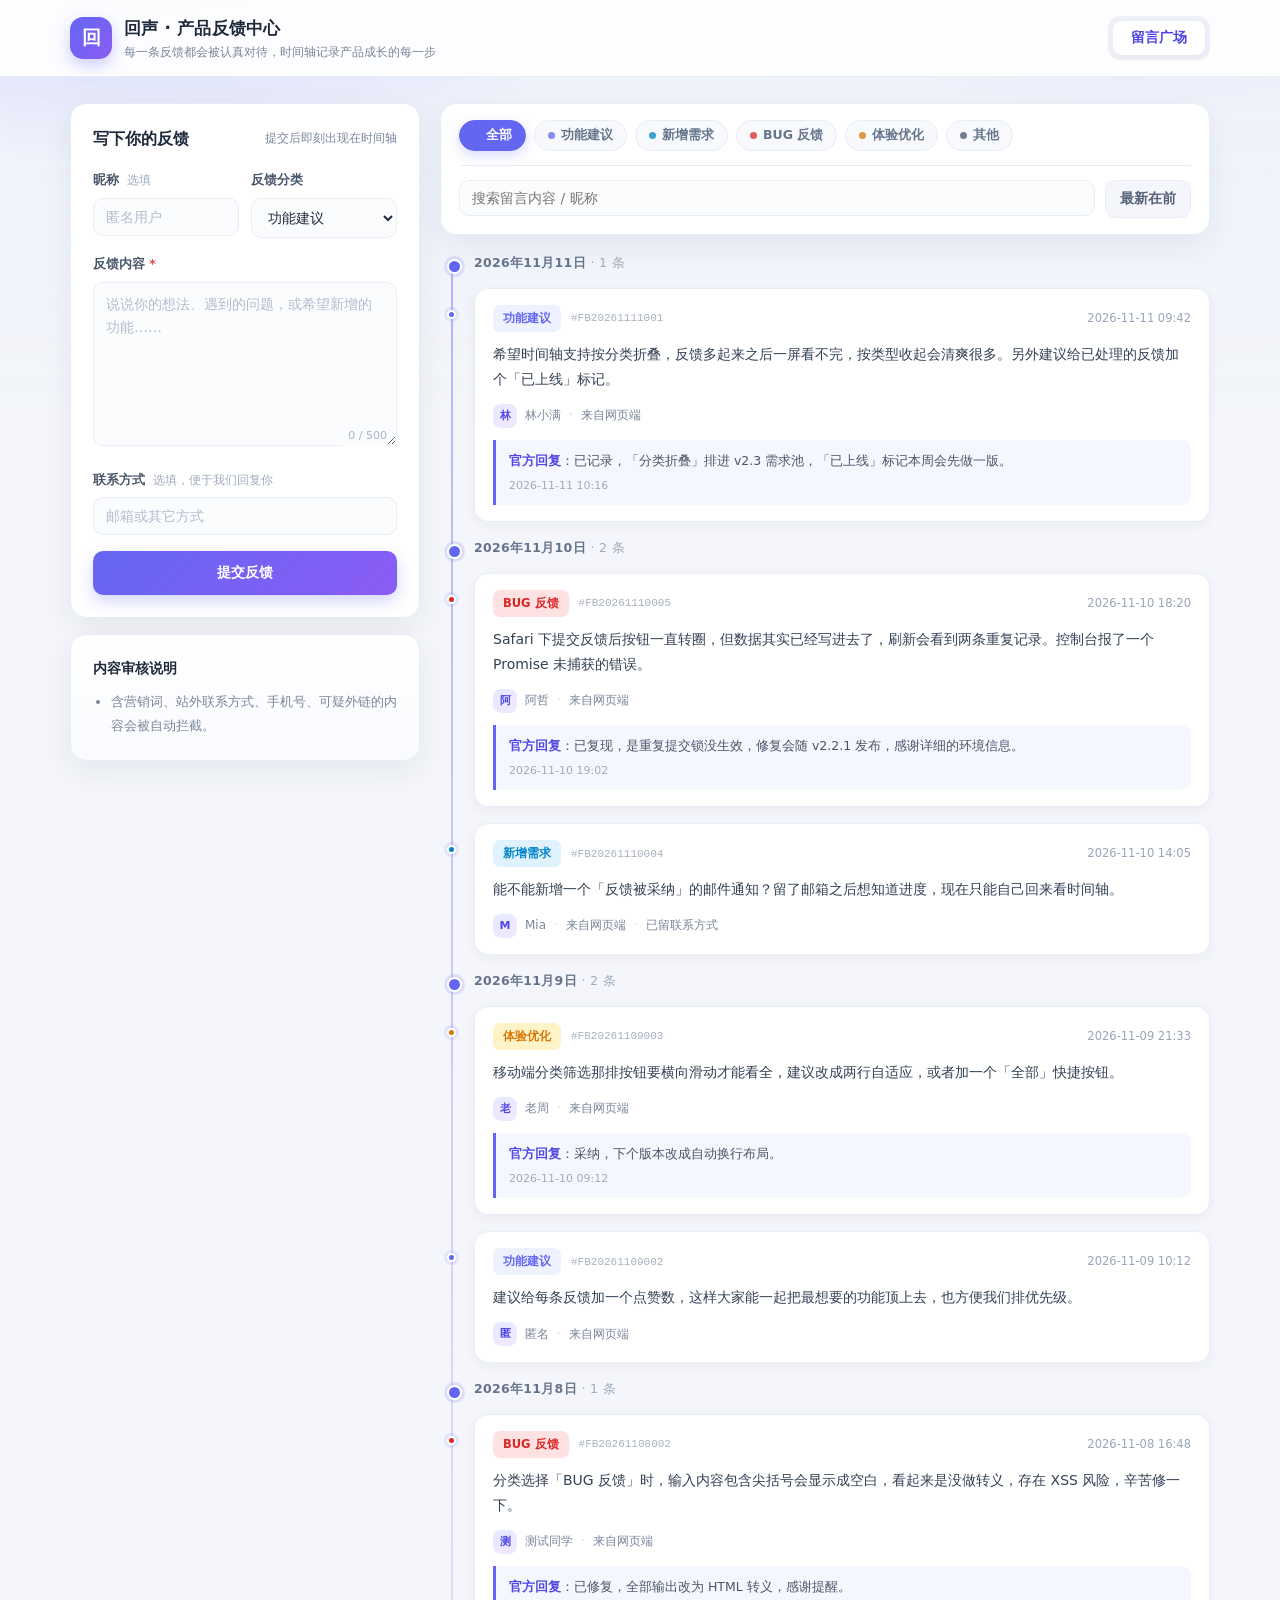
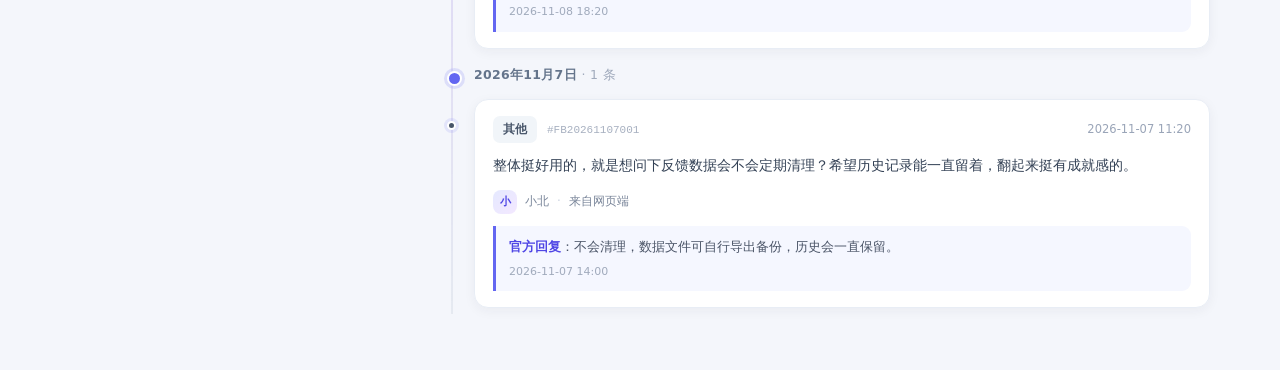
==== commit 792f4d3a: "Add files via upload" ====
--- a/book/index.html
+++ b/book/index.html
@@ -428,7 +428,7 @@
               <input id="contact" type="text" maxlength="60" placeholder="邮箱或其它方式">
             </label>
             <div id="adWarning" class="ad-warning hidden"></div>
-            <div id="rateHint" class="rate-hint"></div>
+            <div id="rateHint" class="rate-hint hidden"></div>
             <button class="btn btn-primary btn-block" id="submitBtn" type="submit">提交反馈</button>
           </form>
         </div>
